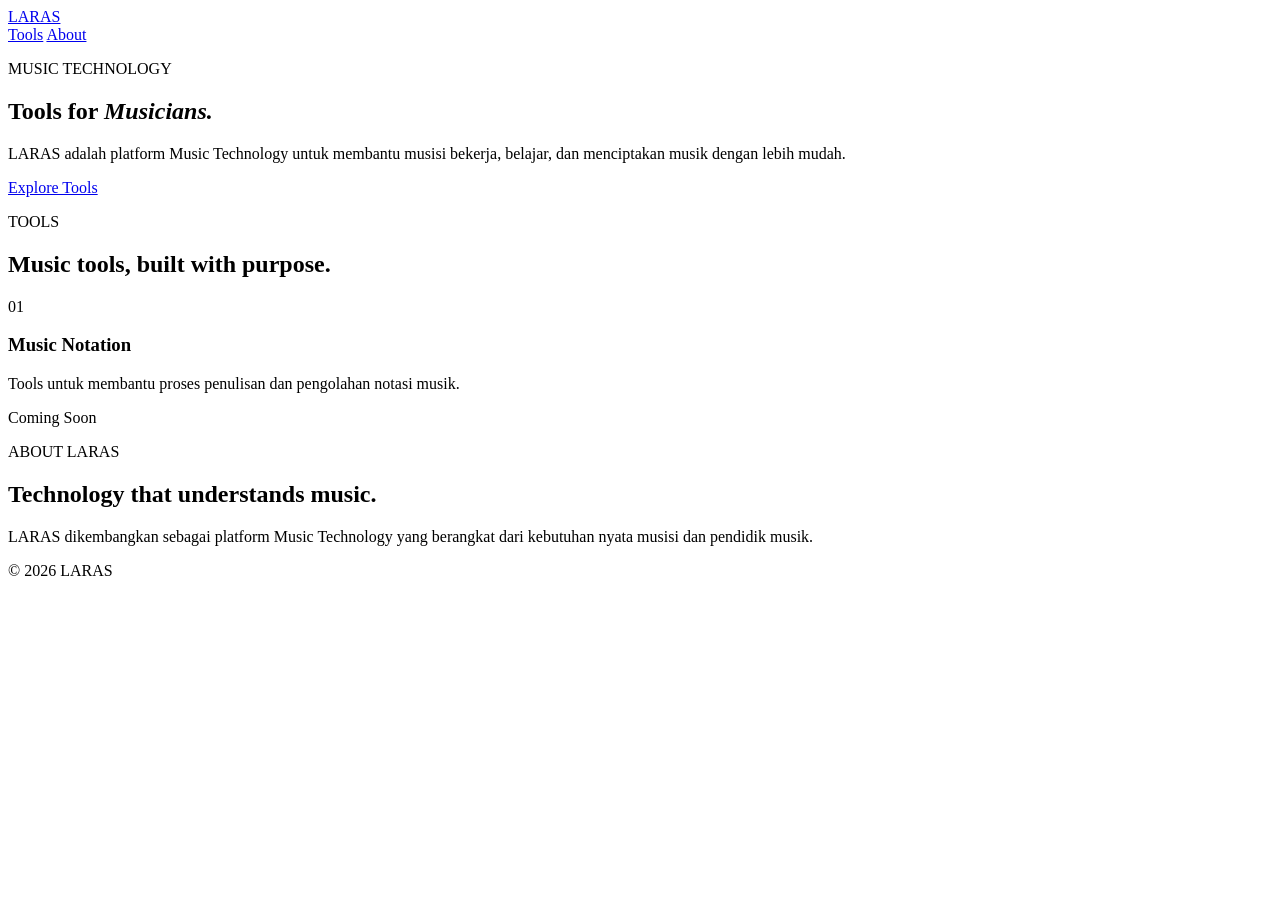
==== index.html @ 04391c8a "Create index.html" ====
<!DOCTYPE html>
<html lang="id">
<head>
    <meta charset="UTF-8">
    <meta name="viewport" content="width=device-width, initial-scale=1.0">

    <title>LARAS — Music Technology</title>

    <meta
        name="description"
        content="LARAS — Music Technology & Music Software."
    >

    <link rel="stylesheet" href="style.css">
</head>

<body>

    <header class="site-header">
        <div class="container">

            <a href="/" class="brand">
                LARAS
            </a>

            <nav>
                <a href="#tools">Tools</a>
                <a href="#about">About</a>
            </nav>

        </div>
    </header>


    <main>

        <section class="hero">
            <div class="container">

                <p class="eyebrow">
                    MUSIC TECHNOLOGY
                </p>

                <h1>
                    Tools for
                    <em>Musicians.</em>
                </h1>

                <p class="hero-description">
                    LARAS adalah platform Music Technology
                    untuk membantu musisi bekerja, belajar,
                    dan menciptakan musik dengan lebih mudah.
                </p>

                <a href="#tools" class="button">
                    Explore Tools
                </a>

            </div>
        </section>


        <section id="tools" class="tools-section">
            <div class="container">

                <p class="eyebrow">
                    TOOLS
                </p>

                <h2>
                    Music tools,
                    built with purpose.
                </h2>

                <div class="tool-card">

                    <span class="tool-number">
                        01
                    </span>

                    <div>

                        <h3>
                            Music Notation
                        </h3>

                        <p>
                            Tools untuk membantu proses
                            penulisan dan pengolahan
                            notasi musik.
                        </p>

                        <span class="coming-soon">
                            Coming Soon
                        </span>

                    </div>

                </div>

            </div>
        </section>


        <section id="about" class="about-section">
            <div class="container">

                <p class="eyebrow">
                    ABOUT LARAS
                </p>

                <h2>
                    Technology that
                    understands music.
                </h2>

                <p>
                    LARAS dikembangkan sebagai platform
                    Music Technology yang berangkat dari
                    kebutuhan nyata musisi dan pendidik musik.
                </p>

            </div>
        </section>

    </main>


    <footer>
        <div class="container">

            <p>
                © 2026 LARAS
            </p>

        </div>
    </footer>


    <script src="site.js"></script>

</body>
</html>
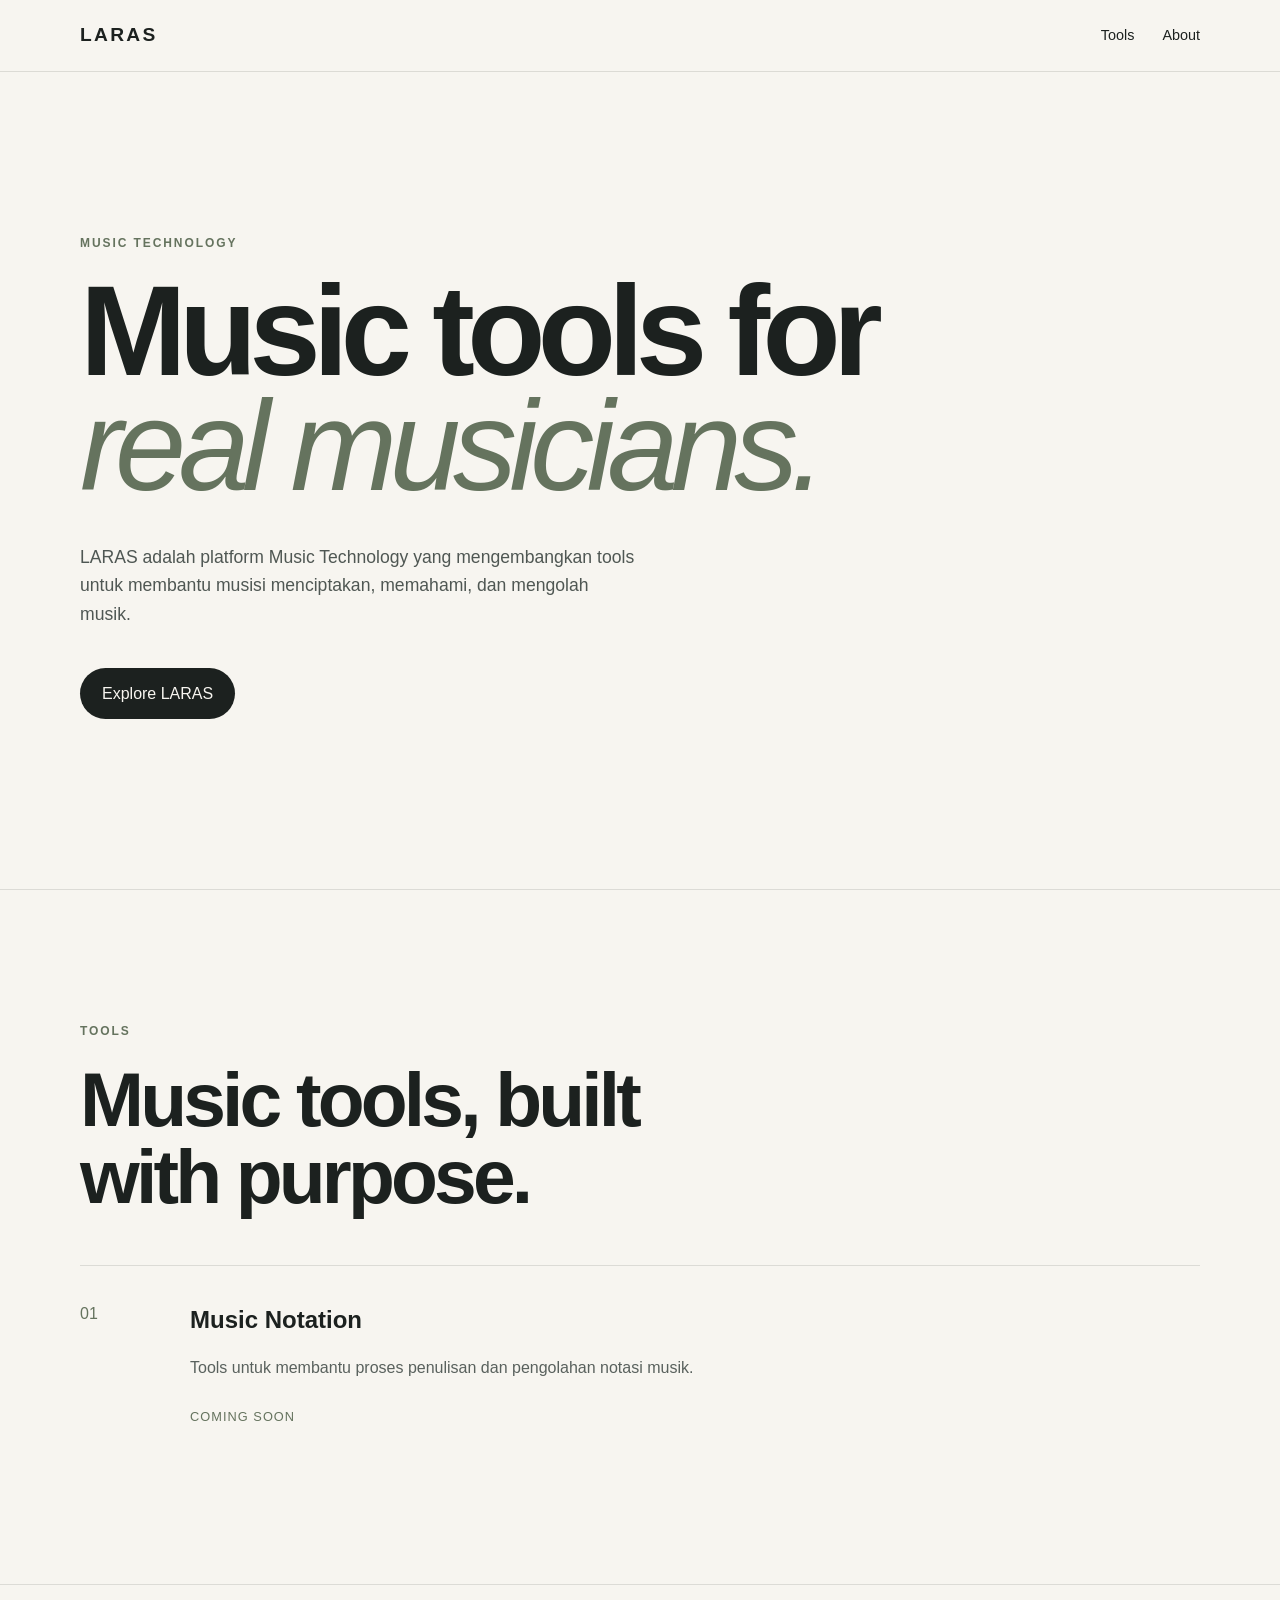
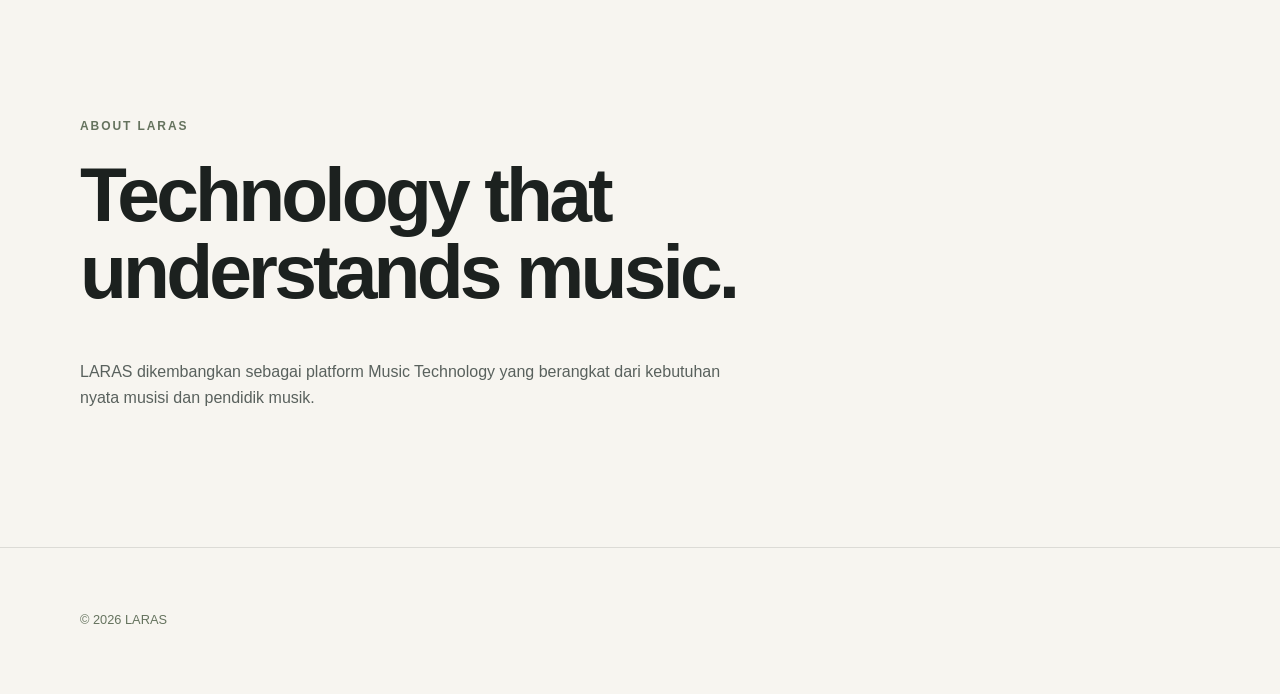
==== commit 17cd079a: "Update index.html" ====
--- a/index.html
+++ b/index.html
@@ -35,29 +35,29 @@
     <main>
 
         <section class="hero">
-            <div class="container">
+    <div class="container">
 
-                <p class="eyebrow">
-                    MUSIC TECHNOLOGY
-                </p>
+        <p class="eyebrow">
+            MUSIC TECHNOLOGY
+        </p>
 
-                <h1>
-                    Tools for
-                    <em>Musicians.</em>
-                </h1>
+        <h1>
+            Music tools for
+            <em>real musicians.</em>
+        </h1>
 
-                <p class="hero-description">
-                    LARAS adalah platform Music Technology
-                    untuk membantu musisi bekerja, belajar,
-                    dan menciptakan musik dengan lebih mudah.
-                </p>
+        <p class="hero-description">
+            LARAS adalah platform Music Technology
+            yang mengembangkan tools untuk membantu
+            musisi menciptakan, memahami, dan mengolah musik.
+        </p>
 
-                <a href="#tools" class="button">
-                    Explore Tools
-                </a>
+        <a href="#tools" class="button">
+            Explore LARAS
+        </a>
 
-            </div>
-        </section>
+    </div>
+</section>
 
 
         <section id="tools" class="tools-section">
--- a/style.css
+++ b/style.css
@@ -0,0 +1,224 @@
+:root {
+    --bg: #f7f5f0;
+    --text: #1c211f;
+    --muted: #65735e;
+    --border: rgba(28, 33, 31, 0.12);
+}
+
+* {
+    box-sizing: border-box;
+}
+
+html {
+    scroll-behavior: smooth;
+}
+
+body {
+    margin: 0;
+    background: var(--bg);
+    color: var(--text);
+    font-family: Arial, sans-serif;
+    line-height: 1.6;
+}
+
+.container {
+    width: min(1120px, calc(100% - 40px));
+    margin: 0 auto;
+}
+
+/* HEADER */
+
+.site-header {
+    position: sticky;
+    top: 0;
+    z-index: 10;
+
+    padding: 20px 0;
+
+    background: rgba(247, 245, 240, 0.85);
+    backdrop-filter: blur(14px);
+
+    border-bottom: 1px solid var(--border);
+}
+
+.site-header .container {
+    display: flex;
+    align-items: center;
+    justify-content: space-between;
+}
+
+.brand {
+    color: var(--text);
+    text-decoration: none;
+
+    font-size: 1.2rem;
+    font-weight: 700;
+
+    letter-spacing: 0.12em;
+}
+
+nav {
+    display: flex;
+    gap: 28px;
+}
+
+nav a {
+    color: var(--text);
+    text-decoration: none;
+    font-size: 0.9rem;
+}
+
+/* HERO */
+
+.hero {
+    padding: 150px 0 170px;
+}
+
+.eyebrow {
+    margin-bottom: 20px;
+
+    color: var(--muted);
+
+    font-size: 0.75rem;
+    font-weight: 700;
+
+    letter-spacing: 0.16em;
+}
+
+h1 {
+    max-width: 800px;
+    margin: 0;
+
+    font-size: clamp(4rem, 10vw, 8rem);
+
+    line-height: 0.9;
+    letter-spacing: -0.06em;
+}
+
+h1 em {
+    color: var(--muted);
+    font-weight: 400;
+}
+
+.hero-description {
+    max-width: 560px;
+    margin: 40px 0;
+
+    color: #4f5753;
+
+    font-size: 1.1rem;
+}
+
+.button {
+    display: inline-block;
+
+    padding: 13px 22px;
+
+    background: var(--text);
+    color: var(--bg);
+
+    text-decoration: none;
+
+    border-radius: 999px;
+}
+
+/* TOOLS */
+
+.tools-section,
+.about-section {
+    padding: 120px 0;
+
+    border-top: 1px solid var(--border);
+}
+
+h2 {
+    max-width: 700px;
+    margin: 0 0 50px;
+
+    font-size: clamp(2.5rem, 6vw, 5rem);
+
+    line-height: 1;
+    letter-spacing: -0.05em;
+}
+
+.tool-card {
+    display: grid;
+
+    grid-template-columns: 80px 1fr;
+
+    gap: 30px;
+
+    padding: 35px 0;
+
+    border-top: 1px solid var(--border);
+}
+
+.tool-number {
+    color: var(--muted);
+}
+
+.tool-card h3 {
+    margin: 0 0 10px;
+
+    font-size: 1.5rem;
+}
+
+.tool-card p {
+    max-width: 600px;
+
+    color: #59615d;
+}
+
+.coming-soon {
+    display: inline-block;
+
+    margin-top: 10px;
+
+    color: var(--muted);
+
+    font-size: 0.8rem;
+
+    letter-spacing: 0.08em;
+    text-transform: uppercase;
+}
+
+/* ABOUT */
+
+.about-section p:last-child {
+    max-width: 650px;
+
+    color: #59615d;
+}
+
+/* FOOTER */
+
+footer {
+    padding: 50px 0;
+
+    border-top: 1px solid var(--border);
+}
+
+footer p {
+    color: var(--muted);
+
+    font-size: 0.8rem;
+}
+
+/* MOBILE */
+
+@media (max-width: 700px) {
+
+    .hero {
+        padding: 100px 0 120px;
+    }
+
+    nav {
+        gap: 15px;
+    }
+
+    .tool-card {
+        grid-template-columns: 1fr;
+        gap: 10px;
+    }
+
+}
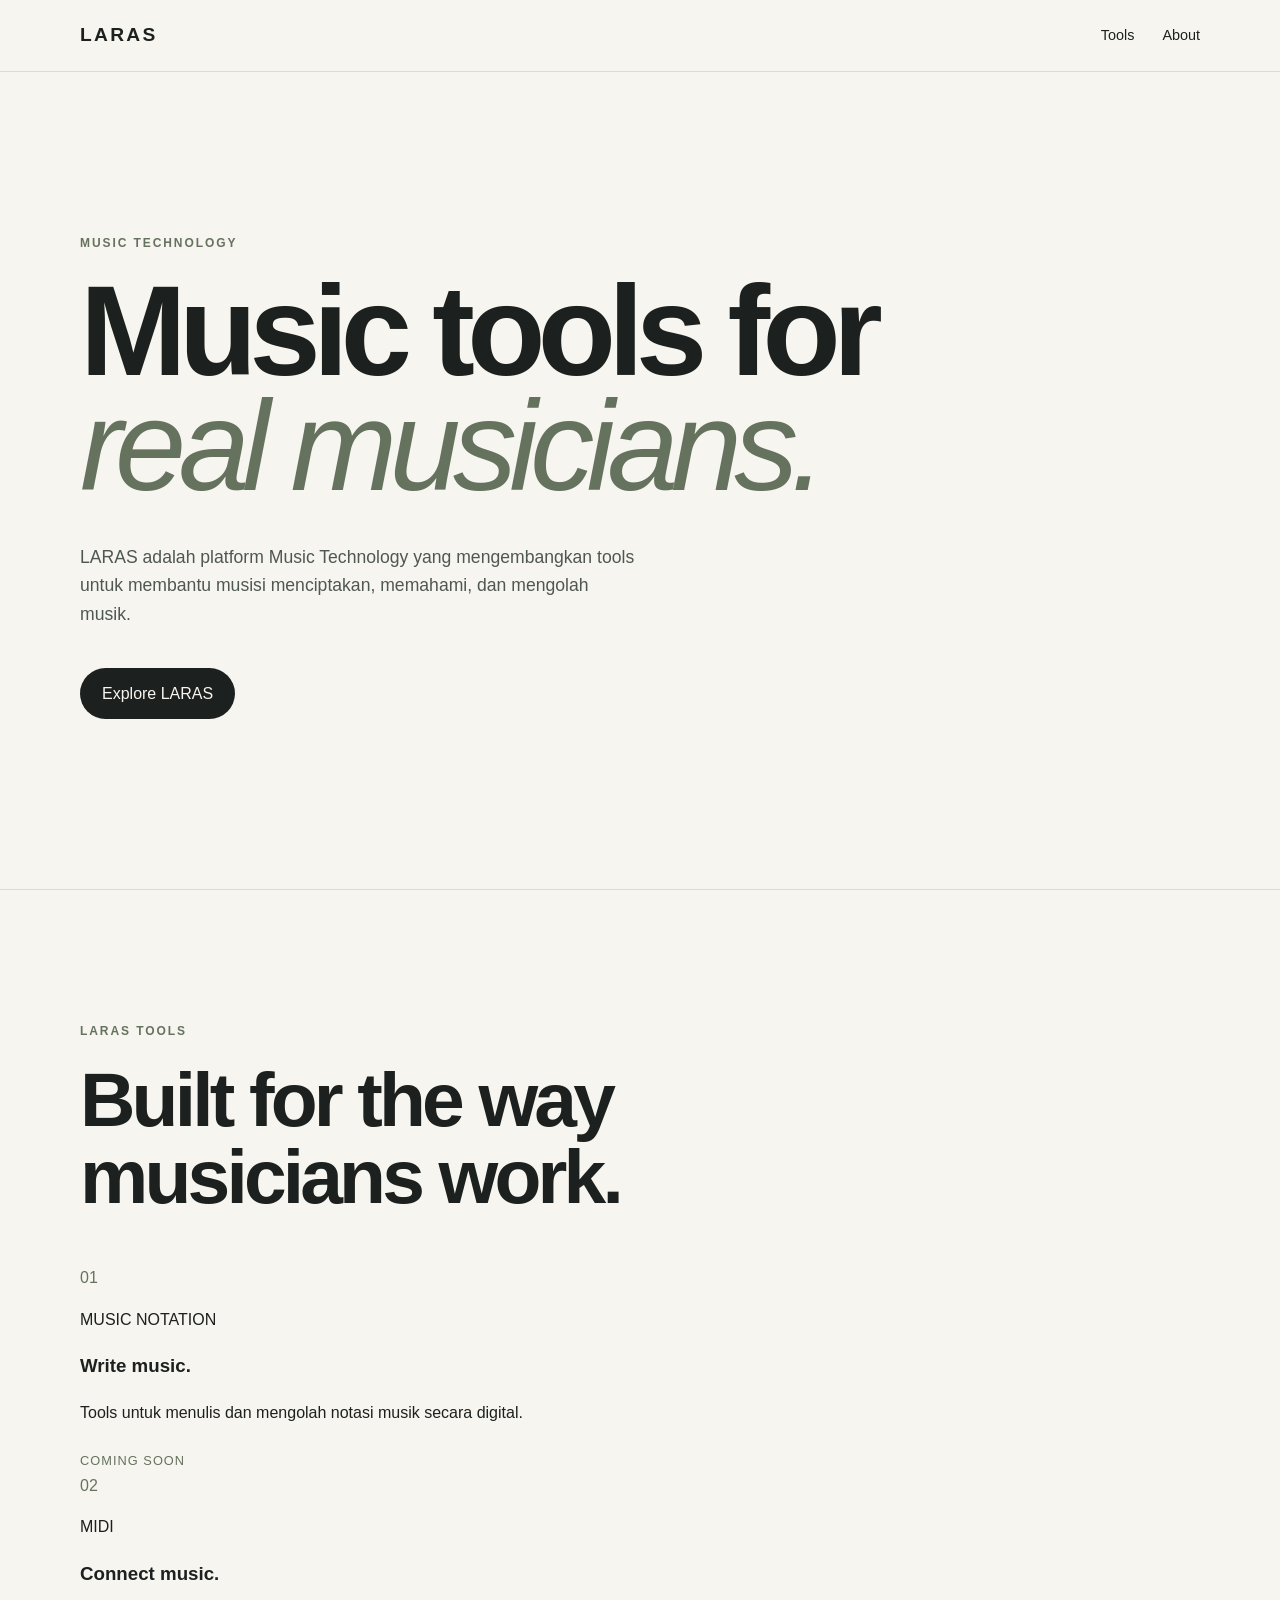
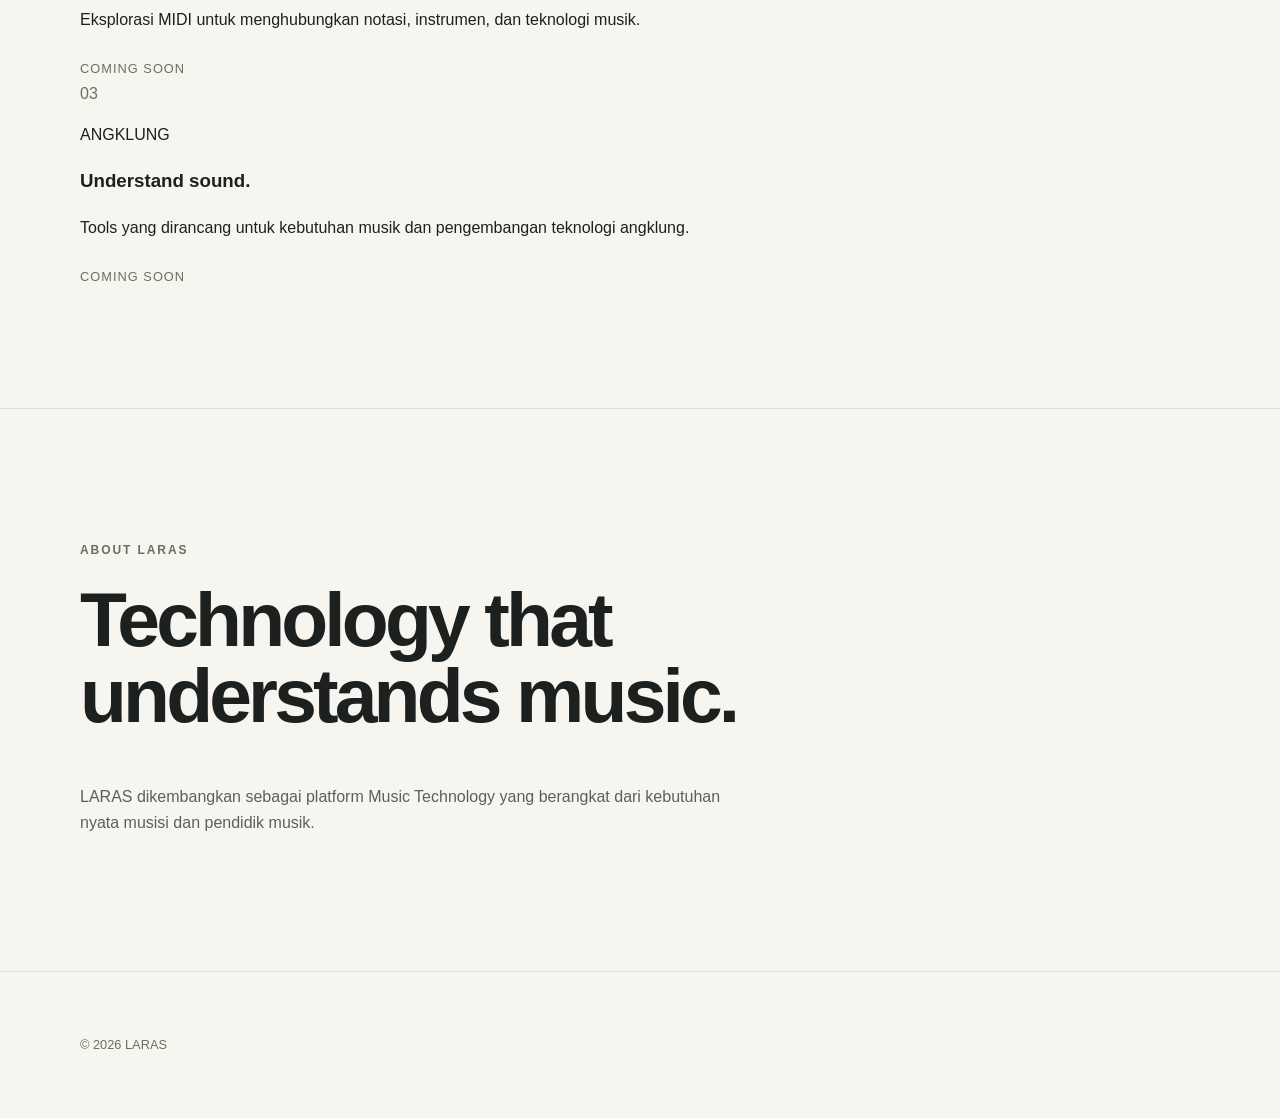
==== commit e792c693: "Update index.html" ====
--- a/index.html
+++ b/index.html
@@ -61,45 +61,94 @@
 
 
         <section id="tools" class="tools-section">
-            <div class="container">
+    <div class="container">
 
-                <p class="eyebrow">
-                    TOOLS
-                </p>
+        <p class="eyebrow">
+            LARAS TOOLS
+        </p>
 
-                <h2>
-                    Music tools,
-                    built with purpose.
-                </h2>
+        <h2>
+            Built for the way
+            musicians work.
+        </h2>
 
-                <div class="tool-card">
+        <div class="tools-grid">
 
-                    <span class="tool-number">
-                        01
+            <article class="tool-item">
+                <span class="tool-number">01</span>
+
+                <div>
+                    <p class="tool-category">
+                        MUSIC NOTATION
+                    </p>
+
+                    <h3>
+                        Write music.
+                    </h3>
+
+                    <p>
+                        Tools untuk menulis dan mengolah
+                        notasi musik secara digital.
+                    </p>
+
+                    <span class="coming-soon">
+                        Coming Soon
                     </span>
+                </div>
+            </article>
 
-                    <div>
 
-                        <h3>
-                            Music Notation
-                        </h3>
+            <article class="tool-item">
+                <span class="tool-number">02</span>
 
-                        <p>
-                            Tools untuk membantu proses
-                            penulisan dan pengolahan
-                            notasi musik.
-                        </p>
+                <div>
+                    <p class="tool-category">
+                        MIDI
+                    </p>
 
-                        <span class="coming-soon">
-                            Coming Soon
-                        </span>
+                    <h3>
+                        Connect music.
+                    </h3>
 
-                    </div>
+                    <p>
+                        Eksplorasi MIDI untuk menghubungkan
+                        notasi, instrumen, dan teknologi musik.
+                    </p>
 
+                    <span class="coming-soon">
+                        Coming Soon
+                    </span>
                 </div>
+            </article>
 
-            </div>
-        </section>
+
+            <article class="tool-item">
+                <span class="tool-number">03</span>
+
+                <div>
+                    <p class="tool-category">
+                        ANGKLUNG
+                    </p>
+
+                    <h3>
+                        Understand sound.
+                    </h3>
+
+                    <p>
+                        Tools yang dirancang untuk kebutuhan
+                        musik dan pengembangan teknologi angklung.
+                    </p>
+
+                    <span class="coming-soon">
+                        Coming Soon
+                    </span>
+                </div>
+            </article>
+
+        </div>
+
+    </div>
+</section>
 
 
         <section id="about" class="about-section">
